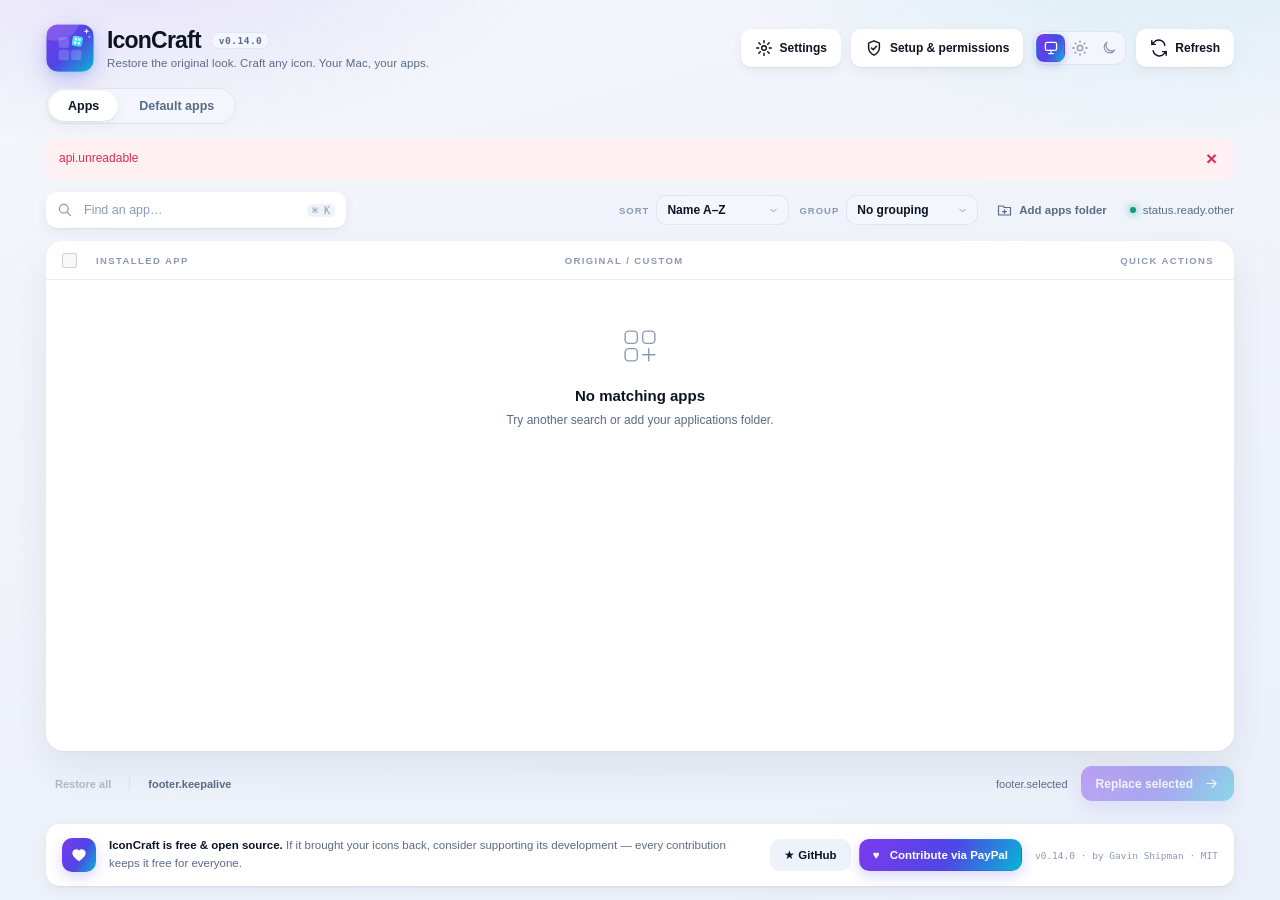
==== internal/server/ui/index.html @ 77b5978c "v0.14.0: Simplified Chinese, Japanese and Korean; edit in one panel Version 0.14.0 (build 24) across" ====
<!doctype html>
<html lang="en" data-theme="system">
<head>
<meta charset="utf-8"><meta name="viewport" content="width=device-width,initial-scale=1"><meta name="color-scheme" content="light dark">
<title>IconCraft</title><link rel="icon" href="logo.svg"><link rel="stylesheet" href="style.css">
</head>
<body>
<div class="bg-glow" aria-hidden="true"></div>
<main class="shell">
 <header class="header">
  <div class="identity"><img class="brand" src="logo.svg" alt="IconCraft logo" data-i18n-alt="header.logoAlt" width="48" height="48"><div><div class="wordmark">IconCraft <span class="version-pill">v<span id="version">0.14.0</span></span></div><div class="tagline" data-i18n="header.tagline">Restore the original look. Craft any icon. Your Mac, your apps.</div></div></div>
  <div class="header-actions"><button id="settings-open" class="scan" title="Startup, visibility, notifications and updates" data-i18n-title="header.settingsTitle"><svg viewBox="0 0 20 20"><circle cx="10" cy="10" r="2.6"/><path d="M10 1.8v2.4m0 11.6v2.4M1.8 10h2.4m11.6 0h2.4M4.2 4.2l1.7 1.7m8.2 8.2 1.7 1.7m0-11.6-1.7 1.7M5.9 14.1l-1.7 1.7"/></svg><span data-i18n="header.settings">Settings</span></button><button id="setup-open" class="scan" title="Review first-run setup and macOS permissions" data-i18n-title="header.setupTitle"><svg viewBox="0 0 20 20"><path d="M10 2 4 4.5v5c0 4 2.5 6.8 6 8.5 3.5-1.7 6-4.5 6-8.5v-5z"/><path d="m7.2 10 2 2 3.6-4"/></svg><span data-i18n="header.setup">Setup &amp; permissions</span></button><div class="themes" role="group" aria-label="Appearance" data-i18n-aria="theme.group"><button data-theme-choice="system" aria-label="System appearance" title="Follow macOS appearance" data-i18n-aria="theme.systemAria" data-i18n-title="theme.systemTitle" aria-pressed="true"><svg viewBox="0 0 20 20"><rect x="3" y="3" width="14" height="10" rx="2"/><path d="M7 17h6m-3-4v4"/></svg></button><button data-theme-choice="light" aria-label="Light appearance" title="Light" data-i18n-aria="theme.lightAria" data-i18n-title="theme.light" aria-pressed="false"><svg viewBox="0 0 20 20"><circle cx="10" cy="10" r="3.3"/><path d="M10 1v2m0 14v2M1 10h2m14 0h2M3.6 3.6L5 5m10 10 1.4 1.4M3.6 16.4 5 15M15 5l1.4-1.4"/></svg></button><button data-theme-choice="dark" aria-label="Dark appearance" title="Dark" data-i18n-aria="theme.darkAria" data-i18n-title="theme.dark" aria-pressed="false"><svg viewBox="0 0 20 20"><path d="M17 12.6A7 7 0 017.4 3a7 7 0 109.6 9.6z"/></svg></button></div><button id="scan" class="scan"><svg viewBox="0 0 20 20"><path d="M16.5 7A7 7 0 004 4L2 6m0-4v4h4M3.5 13A7 7 0 0016 16l2-2m0 4v-4h-4"/></svg><span data-i18n="header.refresh">Refresh</span></button></div>
 </header>
 <nav class="tabs" role="tablist" aria-label="IconCraft sections" data-i18n-aria="tabs.aria"><button id="tab-apps" class="tab" role="tab" aria-selected="true" aria-controls="apps-view" data-i18n="tabs.apps">Apps</button><button id="tab-defaults" class="tab" role="tab" aria-selected="false" aria-controls="defaults-view" data-i18n="tabs.defaults">Default apps</button></nav>
 <div id="notice" role="status" aria-live="polite" hidden><span id="notice-text"></span><button id="notice-action" class="secondary" hidden data-i18n="notice.openAppManagement">Open App Management settings</button><button id="dismiss" aria-label="Dismiss message" data-i18n-aria="notice.dismiss">×</button></div>
 <div id="apps-view">
 <div class="utility"><label class="search"><svg viewBox="0 0 20 20"><circle cx="8.5" cy="8.5" r="5.5"/><path d="m13 13 4 4"/></svg><input id="search" type="search" placeholder="Find an app…" aria-label="Filter installed apps" data-i18n-placeholder="search.placeholder" data-i18n-aria="search.aria" autocomplete="off"><kbd>⌘ K</kbd></label><div class="organize"><label class="ctl"><span data-i18n="organize.sort">Sort</span><select id="sort" aria-label="Sort apps" data-i18n-aria="organize.sortAria"><option value="name-asc" data-i18n="organize.nameAsc">Name A–Z</option><option value="name-desc" data-i18n="organize.nameDesc">Name Z–A</option><option value="status" data-i18n="organize.customisedFirst">Customised first</option></select></label><label class="ctl"><span data-i18n="organize.group">Group</span><select id="group" aria-label="Group apps" data-i18n-aria="organize.groupAria"><option value="none" data-i18n="organize.noGrouping">No grouping</option><option value="status" data-i18n="organize.byStatus">By status</option><option value="location" data-i18n="organize.byFolder">By folder</option></select></label><button id="folder" class="quiet" title="Also manage apps stored outside /Applications — for example ~/Applications, Setapp, or another drive" data-i18n-title="folder.title"><svg viewBox="0 0 20 20"><path d="M2 6V4h6l2 2h8v10H2zM10 9v5m-2.5-2.5h5"/></svg><span data-i18n="folder.add">Add apps folder</span></button></div><div class="live-status"><span id="activity" class="activity"></span><span id="status" role="status" data-i18n="status.opening">Opening your workspace…</span></div></div>
 <section class="list" aria-label="Installed applications" data-i18n-aria="list.aria">
  <div class="column-head"><label class="check-label" title="Select all visible eligible apps" data-i18n-title="list.selectAllTitle"><input id="select-all" type="checkbox" aria-label="Select all visible apps" data-i18n-aria="list.selectAllAria"><span class="sr-only" data-i18n="list.selectAll">Select all</span></label><span data-i18n="list.colInstalled">INSTALLED APP</span><span></span><span data-i18n="list.colTarget">ORIGINAL / CUSTOM</span><span class="head-actions" data-i18n="list.colActions">QUICK ACTIONS</span></div>
  <div id="apps"></div>
  <div id="loading" class="empty"><div class="loader"></div><h2 data-i18n="loading.title">Finding your apps</h2><p data-i18n="loading.text">Every installed app, with its real icon. Original artwork follows in the background.</p></div>
  <div id="empty" class="empty" hidden><svg viewBox="0 0 48 48"><rect x="7" y="7" width="14" height="14" rx="4"/><rect x="27" y="7" width="14" height="14" rx="4"/><rect x="7" y="27" width="14" height="14" rx="4"/><path d="M27 34h14m-7-7v14"/></svg><h2 data-i18n="empty.title">No matching apps</h2><p data-i18n="empty.text">Try another search or add your applications folder.</p></div>
 </section>
 <footer class="footer"><div class="footer-left"><button id="restore-all" class="quiet" disabled data-i18n="footer.restoreAll">Restore all</button><span class="divider"></span><button id="keepalive" class="quiet keepalive" title="Some apps and updaters revert their Finder icon or name when they launch or update. When this is on, a tiny background agent (and IconCraft itself, while open) quietly re-applies your chosen icons and names. It never edits inside an app. Note: while an app is running, macOS shows that app's own Dock/menu name and icon — that's the app's right, and IconCraft doesn't override it." data-i18n-title="footer.keepaliveTitle">Keep skins applied: Off</button></div><div class="footer-right"><span id="selection-count">0 selected</span><button id="replace" class="primary" disabled><span data-i18n="footer.replaceSelected">Replace selected</span><svg viewBox="0 0 20 20"><path d="M4 10h12m-5-5 5 5-5 5"/></svg></button></div></footer>
 </div>
 <section id="defaults-view" hidden aria-label="Default applications" data-i18n-aria="defaults.aria">
  <div class="defaults-head"><div><h2 data-i18n="defaults.title">Default apps</h2><p data-i18n="defaults.intro">macOS scatters these choices across Finder panels and individual app menus. Here they are in one place — changes apply immediately, across the whole system.</p></div><button id="defaults-refresh" class="secondary" data-i18n="defaults.refresh">Refresh</button></div>
  <div id="defaults-list" class="defaults-list"></div>
  <p class="rename-note defaults-note" data-i18n="defaults.note">IconCraft asks LaunchServices, the same macOS service Finder uses. Changing the web browser or email default may bring up a macOS confirmation — that is Apple double-checking you meant it. An app only appears in a list when it has told macOS it can open that kind of thing.</p>
 </section>
 <aside class="support" aria-label="Support IconCraft" data-i18n-aria="support.aria">
  <span class="support-heart" aria-hidden="true"><svg viewBox="0 0 20 20"><path d="M10 17S2.5 12.4 2.5 7.6A4.4 4.4 0 0110 5a4.4 4.4 0 017.5 2.6C17.5 12.4 10 17 10 17z"/></svg></span>
  <p class="support-text"><strong data-i18n="support.lead">IconCraft is free &amp; open source.</strong> <span data-i18n="support.text">If it brought your icons back, consider supporting its development — every contribution keeps it free for everyone.</span></p>
  <div class="support-actions"><button id="support-github" class="support-btn ghost">★ GitHub</button><button id="support-paypal" class="support-btn paypal">♥&nbsp;<span data-i18n="support.paypal">Contribute via PayPal</span></button></div>
  <span class="support-meta">v<span id="version-2">0.14.0</span> · <span data-i18n="support.by">by Gavin Shipman</span> · MIT</span>
 </aside>
</main>
<dialog id="picker" aria-labelledby="picker-title"><div class="dialog-head"><div><h2 id="picker-title" data-i18n="picker.title">Choose an icon</h2><p id="picker-for"></p></div><button class="close" id="picker-close" aria-label="Close icon picker" data-i18n-aria="picker.close">×</button></div><label class="search picker-search"><svg viewBox="0 0 20 20"><circle cx="8.5" cy="8.5" r="5.5"/><path d="m13 13 4 4"/></svg><input id="picker-search" type="search" placeholder="Search installed app icons…" aria-label="Search available app icons" data-i18n-placeholder="picker.searchPlaceholder" data-i18n-aria="picker.searchAria" autocomplete="off"></label><div id="picker-original"></div><div class="picker-caption" data-i18n="picker.caption">ICONS FROM INSTALLED APPS</div><div id="picker-grid" class="icon-grid"></div><div id="picker-error" class="dialog-error" hidden></div><div class="dialog-footer"><span data-i18n="picker.previewOnly">Preview only. Apps are not opened.</span><button id="browse" class="secondary" data-i18n="picker.chooseFile">Choose image file…</button></div></dialog>
<dialog id="rename-dialog" class="edit-dialog" aria-labelledby="rename-title"><div class="dialog-head"><div><h2 id="rename-title" data-i18n="edit.title">Edit app</h2><p id="rename-for"></p></div><button class="close" id="rename-close" aria-label="Close editor" data-i18n-aria="edit.close">×</button></div>
<section class="edit-preview" aria-label="Preview" data-i18n-aria="edit.previewAria"><div class="edit-card"><span class="edit-card-label" data-i18n="edit.now">Now</span><div class="edit-card-body"><span id="edit-now-icon"></span><div><div class="edit-card-name" id="edit-now-name"></div><div class="edit-card-sub" id="edit-now-sub"></div></div></div></div><svg viewBox="0 0 20 20" aria-hidden="true"><path d="M4 10h12m-4-4 4 4-4 4"/></svg><div class="edit-card result"><span class="edit-card-label" data-i18n="edit.after">After saving</span><div class="edit-card-body"><span id="edit-after-icon"></span><div><div class="edit-card-name" id="edit-after-name"></div><div class="edit-card-sub" id="edit-after-sub"></div></div></div></div></section>
<section class="edit-section"><div class="edit-section-head"><label class="field-label" for="name-input" data-i18n="edit.name">Name</label><button id="name-original" class="link" data-i18n="edit.useOriginal">Use original name</button></div><div class="name-field"><input id="name-input" type="text" maxlength="220" autocomplete="off"><span>.app</span></div><p class="edit-hint" data-i18n="edit.nameHint">The name shown in Finder and the Dock. The app itself is not modified.</p></section>
<section class="edit-section"><div class="edit-section-head"><span class="field-label" id="edit-icon-label" data-i18n="edit.icon">Icon</span><button id="edit-change-icon" class="link" data-i18n="edit.changeIcon">Change…</button></div><div class="edit-choice" role="radiogroup" aria-labelledby="edit-icon-label"><label class="edit-radio" id="edit-radio-keep"><input type="radio" name="edit-icon" value="keep" id="edit-icon-keep"><span><span class="edit-radio-title" data-i18n="edit.keepIcon">Keep the current icon</span></span></label><label class="edit-radio" id="edit-radio-apply"><input type="radio" name="edit-icon" value="apply" id="edit-icon-apply"><span><span class="edit-radio-title" id="edit-icon-apply-title"></span><span class="edit-radio-sub" id="edit-icon-apply-sub"></span></span></label></div></section>
<section class="edit-section"><label class="switch-row edit-switch"><span><span class="edit-radio-title" data-i18n="edit.fullSkin">Also change the name and icon inside the app</span><span class="edit-radio-sub" data-i18n="edit.fullSkinText">While an app is running, the Dock and menu bar use what is stored inside it. Turn this on to write your name and icon there too; IconCraft backs up the originals and re-signs the app, and Restore undoes it.</span></span><span class="switch"><input type="checkbox" id="edit-fullskin"><span></span></span></label><p class="edit-hint" id="fullskin-state"></p><p class="edit-hint muted" data-i18n="edit.fullSkinTradeoff">Trade-offs: the developer's signature is replaced, and the app's own updater may undo it (Keep skins applied puts it back). Best for cloned or third-party apps you control.</p></section>
<p class="edit-vault" id="vault-state"></p><div id="rename-error" class="dialog-error" hidden></div><div class="dialog-footer dialog-actions edit-actions"><button id="name-restore" class="quiet" data-i18n="edit.restore">Restore original</button><span class="setup-footer-actions"><button id="rename-cancel" class="quiet" data-i18n="common.cancel">Cancel</button><button id="name-save" class="primary" data-i18n="edit.save">Save changes</button></span></div></dialog>
<dialog id="settings-dialog" aria-labelledby="settings-title"><div class="dialog-head"><div><h2 id="settings-title" data-i18n="settings.title">Settings</h2><p data-i18n="settings.subtitle">How IconCraft starts, where it lives, and how it keeps in touch.</p></div><button class="close" id="settings-close" aria-label="Close settings" data-i18n-aria="settings.close">×</button></div><div class="setup-list">
<div class="setup-row"><div><h3 data-i18n="settings.login">Launch at login</h3><p data-i18n="settings.loginText">Open IconCraft automatically when you log in. Your skins stay applied either way — the background keeper already runs at login.</p></div><div class="setup-side"><label class="switch"><input type="checkbox" id="set-login"><span></span></label></div></div>
<div class="setup-row"><div><h3 data-i18n="settings.menuStart">Start in the menu bar only</h3><p data-i18n="settings.menuStartText">At login, don't pop the window open — IconCraft waits in the menu bar until you click it. Needs the menu bar icon (below).</p></div><div class="setup-side"><label class="switch"><input type="checkbox" id="set-menustart"><span></span></label></div></div>
<div class="setup-row"><div><h3 data-i18n="settings.dock">Show in the Dock</h3><p data-i18n="settings.dockText">Off = menu-bar-only mode: no Dock tile, no ⌘Tab entry. The window still opens normally from the menu bar.</p></div><div class="setup-side"><label class="switch"><input type="checkbox" id="set-dock"><span></span></label></div></div>
<div class="setup-row"><div><h3 data-i18n="settings.menuBar">Show the menu bar icon</h3><p data-i18n="settings.menuBarText">The little IconCraft tile at the top of the screen with Open, keeper and setup controls. At least one of Dock / menu bar always stays on so you can get back in.</p></div><div class="setup-side"><label class="switch"><input type="checkbox" id="set-menubar"><span></span></label></div></div>
<div class="setup-row"><div><h3 data-i18n="settings.notifications">Notifications</h3><p data-i18n="settings.notificationsText">A quiet banner when the keeper re-applies a reverted skin, and (at most every few hours) when a skin needs your attention. macOS may ask you to allow IconCraft notifications in System Settings → Notifications.</p></div><div class="setup-side switch-list"><label class="switch-row"><span data-i18n="settings.notifyRepaired">When a skin is repaired</span><span class="switch"><input type="checkbox" id="set-notify-repaired"><span></span></span></label><label class="switch-row"><span data-i18n="settings.notifyAttention">When a skin needs attention</span><span class="switch"><input type="checkbox" id="set-notify-attention"><span></span></span></label><button id="set-notify-test" class="secondary" data-i18n="settings.sendTest">Send test</button></div></div>
<div class="setup-row"><div><h3 data-i18n="settings.updates">Updates</h3><p id="update-status" data-i18n="settings.updatesText">IconCraft never updates itself — checking just compares your version with the latest GitHub release.</p></div><div class="setup-side switch-list"><label class="switch-row"><span data-i18n="settings.autoUpdate">Check weekly in the background</span><span class="switch"><input type="checkbox" id="set-autoupdate"><span></span></span></label><button id="set-update-check" class="secondary" data-i18n="settings.checkNow">Check now</button></div></div>
<div class="setup-row"><div><h3 data-i18n="settings.maintenance">Maintenance</h3><p data-i18n="settings.maintenanceText">Fix stale Finder/Dock icons, look inside IconCraft's data (backups and history live there), or re-run the permissions review.</p></div><div class="setup-side setup-actions"><button id="set-refresh-cache" class="secondary" data-i18n="settings.refreshCache">Refresh icon cache</button><button id="set-open-data" class="secondary" data-i18n="settings.openData">Open data folder</button><button id="set-open-setup" class="secondary" data-i18n="header.setup">Setup &amp; permissions</button></div></div>
</div><div id="settings-message" class="setup-message" role="status" aria-live="polite" hidden></div><div id="settings-error" class="dialog-error" hidden></div><div class="dialog-footer dialog-actions"><button id="settings-cancel" class="quiet" data-i18n="common.cancel">Cancel</button><button id="settings-save" class="primary" data-i18n="settings.save">Save settings</button></div></dialog>
<dialog id="setup-dialog" aria-labelledby="setup-title"><div class="dialog-head"><div><h2 id="setup-title" data-i18n="setup.title">Finish setup</h2><p id="setup-subtitle" data-i18n="setup.subtitle">Give IconCraft the access it needs, and see exactly what it does not ask for.</p></div><button class="close" id="setup-close" aria-label="Close setup" data-i18n-aria="setup.close">×</button></div><div id="setup-summary" class="setup-summary" data-i18n="setup.loading">Loading permission status…</div><div id="setup-checks" class="setup-list"></div><p class="setup-note" data-i18n-rich="setup.note">IconCraft cannot switch macOS permissions on for you — Apple requires your action in System Settings. Use the buttons here, allow IconCraft where needed, then run the checks again. You can finish setup now and return any time from <strong>Setup &amp; permissions</strong>.</p><div id="setup-message" class="setup-message" role="status" aria-live="polite" hidden></div><div id="setup-error" class="dialog-error" hidden></div><div class="dialog-footer dialog-actions"><button id="setup-later" class="quiet" data-i18n="setup.reviewLater">Review later</button><span class="setup-footer-actions"><button id="setup-check" class="secondary" data-i18n="setup.runChecks">Run checks</button><button id="setup-finish" class="primary" data-i18n="setup.finish">Finish setup</button></span></div></dialog>
<script src="strings.js"></script>
<script src="app.js"></script>
</body></html>
---- internal/server/ui/style.css ----
/* IconCraft 0.13 — quiet glass: hairlines instead of boxes, soft layered
   shadows, colour reserved for brand moments. Violet #7C3AED -> indigo
   #4F46E5 -> cyan #06B6D4 (matches the logo). */
:root{color-scheme:light dark;
 --bg:#F4F6FB;--bg2:#EAEFF9;--surface:#FFFFFF;--surface2:#F3F6FC;--soft:#EEF2FA;--hover:#F0F5FF;
 --text:#0C1424;--muted:#5A6A88;--quiet:#8B99B5;--line:#0D152612;
 --violet:#7C3AED;--indigo:#4F46E5;--cyan:#06B6D4;--accent:#4F46E5;--accent-text:#FFF;
 --grad:linear-gradient(120deg,#7C3AED,#4F46E5 55%,#06B6D4);
 --tint:#EDEBFF;--selected:#F1EFFF;--good:#0C9C82;--danger:#D92D4E;--danger-bg:#FFF0F3;
 --shadow:0 1px 2px #101C400D,0 16px 40px #101C4012;--shadow-sm:0 1px 2px #101C4012,0 4px 14px #101C400D;
 --modal-shadow:0 32px 90px #0B1030A6;
 --ring:#6D6CF5;--track:#DCE3F2;--glow1:#7C3AED1F;--glow2:#06B6D41A}
@media(prefers-color-scheme:dark){:root{
 --bg:#06080F;--bg2:#090D1A;--surface:#0D1322;--surface2:#111A30;--soft:#141F3C;--hover:#17233F;
 --text:#EDF2FF;--muted:#93A3C4;--quiet:#67779E;--line:#EDF2FF14;
 --accent:#8B7CFF;--tint:#1E2650;--selected:#16204A;--good:#3DDCB8;--danger:#FF8CA3;--danger-bg:#351A2E;
 --shadow:0 1px 2px #00000059,0 18px 44px #00000066;--shadow-sm:0 1px 2px #0000004D,0 6px 18px #00000040;
 --modal-shadow:0 32px 90px #000000D9;
 --ring:#9D94FF;--track:#26345F;--glow1:#7C3AED30;--glow2:#06B6D426}}
:root[data-theme=light]{color-scheme:light;--bg:#F4F6FB;--bg2:#EAEFF9;--surface:#FFFFFF;--surface2:#F3F6FC;--soft:#EEF2FA;--hover:#F0F5FF;--text:#0C1424;--muted:#5A6A88;--quiet:#8B99B5;--line:#0D152612;--accent:#4F46E5;--tint:#EDEBFF;--selected:#F1EFFF;--good:#0C9C82;--danger:#D92D4E;--danger-bg:#FFF0F3;--shadow:0 1px 2px #101C400D,0 16px 40px #101C4012;--shadow-sm:0 1px 2px #101C4012,0 4px 14px #101C400D;--modal-shadow:0 32px 90px #0B1030A6;--ring:#6D6CF5;--track:#DCE3F2;--glow1:#7C3AED1F;--glow2:#06B6D41A}
:root[data-theme=dark]{color-scheme:dark;--bg:#06080F;--bg2:#090D1A;--surface:#0D1322;--surface2:#111A30;--soft:#141F3C;--hover:#17233F;--text:#EDF2FF;--muted:#93A3C4;--quiet:#67779E;--line:#EDF2FF14;--accent:#8B7CFF;--tint:#1E2650;--selected:#16204A;--good:#3DDCB8;--danger:#FF8CA3;--danger-bg:#351A2E;--shadow:0 1px 2px #00000059,0 18px 44px #00000066;--shadow-sm:0 1px 2px #0000004D,0 6px 18px #00000040;--modal-shadow:0 32px 90px #000000D9;--ring:#9D94FF;--track:#26345F;--glow1:#7C3AED30;--glow2:#06B6D426}
*{box-sizing:border-box}
body{margin:0;color:var(--text);font-family:-apple-system,BlinkMacSystemFont,"SF Pro Text","Segoe UI",sans-serif;font-size:13px;-webkit-font-smoothing:antialiased;background:linear-gradient(165deg,var(--bg),var(--bg2));min-height:100vh}
.bg-glow{position:fixed;inset:0;pointer-events:none;background:radial-gradient(620px 320px at 10% -80px,var(--glow1),transparent 70%),radial-gradient(620px 320px at 90% -80px,var(--glow2),transparent 70%)}
button,input,select{font:inherit}button{display:inline-flex;align-items:center;justify-content:center;gap:7px;background:transparent;color:var(--text);border:1px solid transparent;border-radius:10px;padding:8px 11px;cursor:pointer;font-size:12px;font-weight:550;white-space:nowrap;transition:background .13s,border-color .13s,filter .13s,transform .06s}
button:hover:not(:disabled){background:var(--hover)}button:active:not(:disabled){transform:translateY(1px)}button:disabled{opacity:.42;cursor:default}
button:focus-visible,input:focus-visible,select:focus-visible{outline:2px solid var(--ring);outline-offset:2px}
button svg,svg{width:18px;height:18px;fill:none;stroke:currentColor;stroke-width:1.6;stroke-linecap:round;stroke-linejoin:round;flex-shrink:0}
input[type=checkbox]{width:15px;height:15px;margin:0;accent-color:var(--indigo);cursor:pointer}
input[type=search],input[type=text]{color:var(--text);min-width:0;outline:0;border:0;background:transparent}
input::placeholder{color:var(--quiet)}input[type=search]::-webkit-search-cancel-button{cursor:pointer}
select{appearance:none;-webkit-appearance:none;color:var(--text);background-color:var(--surface2);background-image:url("data:image/svg+xml,%3Csvg xmlns='http://www.w3.org/2000/svg' viewBox='0 0 20 20'%3E%3Cpath d='M5 7.5 10 12.5 15 7.5' fill='none' stroke='%238B99B5' stroke-width='1.8' stroke-linecap='round'/%3E%3C/svg%3E");background-repeat:no-repeat;background-position:right 9px center;background-size:11px;border:1px solid var(--line);border-radius:10px;padding:7px 26px 7px 10px;font-size:12px;font-weight:550;cursor:pointer;max-width:100%}
select:hover:not(:disabled){border-color:var(--ring)}select:disabled{opacity:.5;cursor:default}
.shell{position:relative;max-width:1240px;margin:0 auto;padding:24px 26px 14px;display:flex;flex-direction:column;height:100vh;min-height:500px;overflow:hidden}
.header{display:flex;align-items:center;justify-content:space-between;gap:16px;margin-bottom:16px}
.identity{display:flex;align-items:center;gap:13px;flex:1 1 0;min-width:240px}.identity>div{min-width:0}
.brand{width:48px;height:48px;border-radius:13px;box-shadow:0 10px 24px #4F46E540,0 2px 6px #06B6D42E}
.wordmark{font-size:23px;letter-spacing:-.8px;font-weight:760;display:flex;align-items:center;gap:10px}
.version-pill{font-family:ui-monospace,"SFMono-Regular",monospace;font-size:9.5px;letter-spacing:.5px;padding:3px 8px;border-radius:99px;font-weight:600;color:var(--muted);background:var(--surface2);box-shadow:inset 0 0 0 1px var(--line)}
.tagline{color:var(--muted);font-size:11.5px;margin-top:3px;letter-spacing:.1px}
.header-actions{display:flex;align-items:center;justify-content:flex-end;gap:10px;flex-wrap:wrap}
.themes{padding:3px;display:flex;background:var(--surface2);border-radius:11px;box-shadow:inset 0 0 0 1px var(--line)}
.themes button{width:29px;height:28px;padding:5px;border-radius:8px;color:var(--quiet)}
.themes button[aria-pressed=true]{color:#FFF;background:var(--grad);box-shadow:0 3px 10px #4F46E545}
.themes svg{width:16px;height:16px}
.scan{background:var(--surface);padding:9px 13px;box-shadow:var(--shadow-sm)}
.scan:hover:not(:disabled){background:var(--surface);color:var(--accent);box-shadow:0 0 0 1.5px var(--ring),var(--shadow-sm)}
.scan.refreshing svg{animation:spin 1.1s linear infinite}
.tabs{display:inline-flex;align-self:flex-start;gap:2px;padding:3px;background:var(--surface2);border-radius:999px;box-shadow:inset 0 0 0 1px var(--line);margin-bottom:14px}
.tab{border-radius:999px;padding:7px 18px;font-size:12.5px;font-weight:600;color:var(--muted)}
.tab:hover:not(:disabled){background:transparent;color:var(--text)}
.tab[aria-selected=true]{background:var(--surface);color:var(--text);box-shadow:var(--shadow-sm)}
#apps-view{flex:1;min-height:0;display:flex;flex-direction:column}
.utility{display:flex;align-items:center;gap:14px;margin-bottom:13px;flex-wrap:wrap}
.search{display:flex;align-items:center;gap:9px;min-width:170px;width:300px;background:var(--surface);padding:8px 11px;border-radius:11px;min-height:36px;box-shadow:var(--shadow-sm)}
.search svg{color:var(--quiet);width:16px;height:16px}.search input{width:100%;font-size:12.5px}
.search:focus-within{box-shadow:0 0 0 2px var(--ring),var(--shadow-sm)}
kbd{flex-shrink:0;font-size:10px;color:var(--quiet);border-radius:5px;padding:1px 5px;white-space:nowrap;background:var(--soft)}
.organize{display:flex;align-items:center;gap:10px;margin-left:auto}
.ctl{display:flex;align-items:center;gap:7px}
.ctl span{font-size:9.5px;font-weight:700;letter-spacing:1px;text-transform:uppercase;color:var(--quiet)}
.ctl select{min-width:132px}
.organize .quiet{font-size:11.5px}
.live-status{display:flex;align-items:center;gap:7px;color:var(--muted);font-size:11.5px;font-variant-numeric:tabular-nums}
.activity,.safe-dot{width:6px;height:6px;border-radius:50%;display:inline-block;background:var(--good);flex-shrink:0;box-shadow:0 0 8px var(--good)}
.activity.updating{animation:pulse 1.4s infinite;background:var(--accent);box-shadow:0 0 8px var(--accent)}
.list{flex:1;min-height:100px;overflow:auto;background:var(--surface);border-radius:18px;box-shadow:var(--shadow)}
.column-head,.app-row{display:grid;grid-template-columns:22px minmax(130px,1fr) 18px minmax(140px,1.1fr) 172px;align-items:center;column-gap:12px;padding:0 16px}
.column-head{height:38px;position:sticky;top:0;z-index:3;background:var(--surface);font-size:9.5px;font-weight:700;color:var(--quiet);letter-spacing:1.4px;text-transform:uppercase;box-shadow:0 1px 0 var(--line)}
.head-actions{text-align:right;padding-right:4px}.check-label{display:flex}
.group-head{padding:9px 16px 8px;background:var(--surface2);box-shadow:0 1px 0 var(--line);font-size:10.5px;font-weight:700;letter-spacing:1.2px;text-transform:uppercase;color:var(--text)}
.app-row{min-height:66px;border-bottom:1px solid var(--line);position:relative;transition:background .12s}
.app-row:last-child{border-bottom:0}.app-row:hover{background:var(--hover)}
.app-row.selected{background:var(--selected);box-shadow:inset 3px 0 var(--indigo)}
.app-cell{display:flex;align-items:center;gap:11px;min-width:0}
.icon-wrap{height:42px;width:42px;border-radius:11px;flex-shrink:0;display:grid;place-items:center;position:relative}
.icon-wrap .icon{width:42px;height:42px;object-fit:contain;display:block;filter:drop-shadow(0 3px 6px #0B103033)}
.icon-wrap .fallback{height:36px;width:36px;color:var(--quiet);padding:7px;border:1.5px dashed var(--line);border-radius:10px}
.icon-wrap.has-image .fallback{display:none}.icon-wrap:not(.has-image) .icon{display:none}
.icon-wrap.dim .icon{opacity:.38;filter:grayscale(.4)}
.icon-wrap.small{height:34px;width:34px}.icon-wrap.small .icon{height:34px;width:34px}
.icon-button{padding:3px;margin:-3px;border-radius:12px;position:relative}
.icon-button:hover:not(:disabled){box-shadow:0 0 0 1.5px var(--ring);background:var(--tint)}
.app-copy{min-width:0}
.app-name,.replacement-name{font-weight:640;letter-spacing:-.1px;font-size:12.5px;overflow:hidden;text-overflow:ellipsis;white-space:nowrap;max-width:100%}
.subtitle,.row-note{font-size:10.5px;color:var(--muted);margin-top:4px;white-space:nowrap;overflow:hidden;text-overflow:ellipsis}
.subtitle.changed,.row-note.success{color:var(--good)}.row-note.error{color:var(--danger)}.row-note.checking{color:var(--accent)}
.orig-line{display:flex;align-items:center;gap:5px;margin-top:3px;font-size:10.5px;color:var(--muted);white-space:nowrap;overflow:hidden}
.orig-line .icon-wrap{height:16px;width:16px;border-radius:4px}.orig-line .icon-wrap .icon{width:16px;height:16px;filter:none}.orig-line .icon-wrap .fallback{height:14px;width:14px;padding:2px;border-radius:4px}
.orig-text{overflow:hidden;text-overflow:ellipsis}
.arrow{color:var(--quiet);width:16px}
.row-actions{display:flex;align-items:center;justify-content:flex-end;gap:2px}
.row-actions .icon-action{width:29px;height:30px;padding:5px;color:var(--muted);border-radius:8px}
.row-actions .icon-action svg{width:15px;height:15px}
.row-actions .icon-action:hover:not(:disabled){color:var(--accent);background:var(--tint)}
.row-actions .set{padding:6px 11px;font-size:11px;background:var(--soft);min-width:66px;color:var(--text);margin-left:5px;height:30px;border-radius:9px}
.row-actions .set:hover:not(:disabled){color:#FFF;background:var(--grad);box-shadow:0 5px 14px #4F46E538}
.row-actions .working svg{animation:spin 1s linear infinite}
.row-error{grid-column:2/-1;font-size:11px;color:var(--danger);padding:0 0 10px;overflow-wrap:anywhere;white-space:pre-wrap;line-height:1.5}
.empty{text-align:center;padding:46px 20px 50px;color:var(--muted)}
.empty>svg{width:42px;height:42px;color:var(--quiet);margin-bottom:8px}
.empty h2{font-size:15px;font-weight:650;color:var(--text);margin:9px 0}.empty p{font-size:12px;margin:0}
.loader{width:24px;height:24px;border:2.5px solid var(--track);border-top-color:var(--indigo);border-radius:50%;margin:0 auto 14px;animation:spin .9s linear infinite}
.footer{display:flex;align-items:center;justify-content:space-between;gap:12px;padding:15px 0 11px;flex-shrink:0}
.footer-left,.footer-right{display:flex;align-items:center;gap:5px}.footer-right{gap:13px}
.footer-left .quiet{font-size:11px}.quiet{color:var(--muted);padding:7px 8px}.quiet svg{width:15px;height:15px}
.divider{height:13px;width:1px;background:var(--line);margin:0 4px}
.keepalive.on{color:var(--good);font-weight:650}
.primary{color:#FFF;background:var(--grad);border:0;box-shadow:0 8px 20px #4F46E53D;padding:10px 15px;font-weight:680;font-size:12px;gap:11px;border-radius:11px}
.primary:hover:not(:disabled){background:var(--grad);filter:brightness(1.08)}
.primary svg{width:15px;height:15px}
.secondary{background:var(--soft)}
.secondary:hover:not(:disabled){background:var(--tint)}
#selection-count{font-size:11px;color:var(--muted);font-variant-numeric:tabular-nums}
/* Default apps */
#defaults-view{flex:1;min-height:100px;overflow:auto;background:var(--surface);border-radius:18px;box-shadow:var(--shadow);padding:22px 24px 18px}
.defaults-head{display:flex;justify-content:space-between;align-items:flex-start;gap:18px;margin-bottom:8px}
.defaults-head h2{font-size:18px;font-weight:700;letter-spacing:-.3px;margin:0}
.defaults-head p{font-size:12px;line-height:1.6;color:var(--muted);margin:6px 0 0;max-width:600px}
.defaults-list{display:flex;flex-direction:column}
.default-row{display:grid;grid-template-columns:minmax(0,1fr) 250px;gap:18px;align-items:center;padding:15px 0;border-bottom:1px solid var(--line)}
.default-row:last-child{border-bottom:0}
.default-side{display:flex;flex-direction:column;gap:6px}
.default-select{width:100%;padding:9px 28px 9px 11px}
.default-current{color:var(--accent);font-weight:600}
.defaults-note{margin-top:16px}
/* Contribution / support bar — bottom of the main page, OSS-style */
.support{flex-shrink:0;display:flex;align-items:center;gap:13px;padding:13px 16px;margin-top:12px;border-radius:14px;background:var(--surface);box-shadow:var(--shadow-sm)}
.support-heart{display:grid;place-items:center;width:34px;height:34px;border-radius:10px;background:var(--grad);color:#FFF;flex-shrink:0;box-shadow:0 5px 14px #4F46E538}
.support-heart svg{width:18px;height:18px;fill:currentColor;stroke:none}
.support-text{flex:1;margin:0;font-size:11.5px;line-height:1.55;color:var(--muted);min-width:0}
.support-text strong{color:var(--text)}
.support-actions{display:flex;gap:8px;flex-shrink:0}
.support-btn{font-size:11.5px;padding:8px 13px;border-radius:10px}
.support-btn.paypal{color:#FFF;background:var(--grad);font-weight:680;box-shadow:0 5px 14px #4F46E538}
.support-btn.paypal:hover:not(:disabled){filter:brightness(1.08)}
.support-btn.ghost{background:var(--soft)}
.support-meta{font-family:ui-monospace,monospace;font-size:9.5px;color:var(--quiet);white-space:nowrap;flex-shrink:0}
#notice{margin:0 0 12px;background:var(--tint);color:var(--text);border-radius:12px;padding:11px 13px;display:flex;align-items:start;gap:12px;font-size:12px;line-height:1.5}
#notice.error{background:var(--danger-bg);color:var(--danger)}
#notice-text{flex:1;white-space:pre-wrap;overflow-wrap:anywhere}#dismiss{padding:0 3px;height:20px;color:inherit;font-size:19px}
dialog{color:var(--text);border:1px solid var(--line);border-radius:20px;background:var(--surface);width:540px;max-width:calc(100vw - 36px);max-height:calc(100vh - 60px);padding:24px;box-shadow:var(--modal-shadow);overflow:auto}
dialog::backdrop{background:#04060FD9;backdrop-filter:blur(6px)}
.dialog-head{display:flex;justify-content:space-between;gap:15px;align-items:start;margin-bottom:18px}
.dialog-head h2{font-size:18px;letter-spacing:-.4px;margin:0;font-weight:680}
.dialog-head p{font-size:11.5px;color:var(--muted);margin:5px 0 0}
.close{font-size:22px;height:26px;width:26px;padding:0;color:var(--muted)}
.picker-search{width:100%;margin-bottom:12px}
.picker-caption,.field-label{display:block;font-size:9.5px;font-weight:700;letter-spacing:1.2px;text-transform:uppercase;color:var(--quiet);margin:14px 0 9px}
.icon-grid{display:grid;grid-template-columns:repeat(5,minmax(0,1fr));gap:8px;max-height:240px;overflow:auto;padding:3px}
.icon-tile{height:80px;display:flex;flex-direction:column;gap:8px;padding:9px 3px;background:var(--soft);min-width:0;font-size:10px;font-weight:520;border-radius:12px}
.icon-tile:hover:not(:disabled){background:var(--tint);box-shadow:0 0 0 1.5px var(--ring)}
.icon-tile>span:last-child{width:100%;overflow:hidden;text-overflow:ellipsis;white-space:nowrap;text-align:center}
.original-tile{display:flex;justify-content:start;text-align:left;width:100%;padding:9px 12px;gap:12px;background:var(--soft);border-radius:12px}
.original-tile>span:last-child{display:flex;flex-direction:column;gap:3px}
.original-tile small{color:var(--muted);font-size:10px;font-weight:400}
.dialog-footer{display:flex;justify-content:space-between;align-items:center;gap:12px;border-top:1px solid var(--line);padding-top:15px;margin-top:16px}
.dialog-footer>span{font-size:10px;color:var(--muted)}
/* Action footers stay in view while a long dialog scrolls (CJK prose makes
   the rename and setup dialogs taller than the default window). */
.dialog-actions{position:sticky;bottom:-24px;z-index:2;background:var(--surface);margin:16px -24px -24px;padding:15px 24px 24px}
/* Edit app dialog: preview → name → icon → full skin, one Save. */
#rename-dialog{width:520px}
.edit-preview{display:grid;grid-template-columns:minmax(0,1fr) 18px minmax(0,1fr);gap:10px;align-items:stretch;margin-bottom:6px}
.edit-preview>svg{align-self:center;color:var(--quiet);width:18px;height:18px}
.edit-card{background:var(--surface2);border-radius:14px;padding:10px 12px 11px;min-width:0;box-shadow:inset 0 0 0 1px var(--line)}
.edit-card.result{background:var(--tint);box-shadow:inset 0 0 0 1px #6D6CF533}
.edit-card-label{display:block;font-size:9.5px;font-weight:700;letter-spacing:1px;text-transform:uppercase;color:var(--quiet);margin-bottom:8px}
.edit-card-body{display:flex;align-items:center;gap:11px;min-width:0}
.edit-card-body>div{min-width:0;flex:1}
.edit-card-name{font-weight:650;font-size:13px;letter-spacing:-.1px;white-space:nowrap;overflow:hidden;text-overflow:ellipsis}
.edit-card-sub{font-size:10.5px;color:var(--muted);margin-top:3px;line-height:1.4;overflow:hidden;text-overflow:ellipsis;display:-webkit-box;-webkit-line-clamp:2;-webkit-box-orient:vertical}
.edit-card.result .edit-card-sub{color:var(--accent)}
.edit-section{padding:15px 0 14px;border-top:1px solid var(--line)}
.edit-section:first-of-type{border-top:0}
.edit-section-head{display:flex;justify-content:space-between;align-items:baseline;gap:10px;margin-bottom:9px}
.edit-section-head .field-label{margin:0}
.link{padding:3px 6px;color:var(--accent);font-size:11.5px;font-weight:600;border-radius:7px;white-space:normal;text-align:right}
.link:hover:not(:disabled){background:var(--tint)}
.edit-hint{font-size:11px;line-height:1.55;color:var(--muted);margin:9px 0 0}
.edit-hint.muted{color:var(--quiet)}
.edit-choice{display:flex;flex-direction:column;gap:6px}
.edit-radio{display:flex;align-items:flex-start;gap:10px;padding:9px 11px;border-radius:11px;background:var(--soft);cursor:pointer;box-shadow:inset 0 0 0 1px transparent;transition:background .13s,box-shadow .13s}
.edit-radio.selected{background:var(--tint);box-shadow:inset 0 0 0 1.5px var(--ring)}
.edit-radio:has(input:disabled){opacity:.55;cursor:default}
.edit-radio input{margin:2px 0 0;width:14px;height:14px;accent-color:var(--indigo);flex:none}
.edit-radio>span{display:flex;flex-direction:column;gap:2px;min-width:0}
.edit-radio-title{font-size:12px;font-weight:600;color:var(--text);line-height:1.35}
.edit-radio-sub{font-size:10.5px;color:var(--muted);line-height:1.45}
.edit-switch.switch-row{justify-content:space-between;text-align:left;gap:14px;align-items:flex-start;max-width:none;color:var(--text)}
.edit-switch.switch-row>span:first-child{display:flex;flex-direction:column;gap:4px;min-width:0;flex:1;line-height:1.4}
.edit-switch .switch{margin-top:1px}
.edit-dialog .dialog-error{scroll-margin-bottom:96px}
.edit-vault{font-size:10.5px;color:var(--quiet);line-height:1.5;margin:12px 0 0;padding-top:12px;border-top:1px solid var(--line)}
.edit-actions{justify-content:space-between}
.edit-actions>.quiet{font-size:11.5px;color:var(--danger);padding-left:4px}
.primary.armed{background:linear-gradient(120deg,#D92D4E,#B91C3C);box-shadow:0 8px 20px #D92D4E3D;white-space:normal;text-align:center;line-height:1.3}.rename-presets{display:flex;align-items:center;gap:6px;margin-bottom:18px}
.name-field{display:flex;align-items:center;padding:11px 12px;gap:10px;background:var(--soft);border-radius:11px}
.name-field:focus-within{box-shadow:0 0 0 2px var(--ring)}
.name-field input{flex:1;width:100%;font-size:14px}.name-field span{color:var(--quiet);font-size:12px}
.rename-note{font-size:11px;line-height:1.65;color:var(--muted);margin:10px 0 0}
.dialog-error{background:var(--danger-bg);color:var(--danger);padding:10px 12px;border-radius:9px;font-size:11px;line-height:1.5;margin-top:12px}
#setup-dialog{width:700px}
.setup-summary{border-radius:12px;background:var(--tint);padding:11px 13px;font-size:12px;line-height:1.55;margin-bottom:5px}
.setup-summary strong{font-weight:700}
.setup-list{display:flex;flex-direction:column}
.setup-row{display:grid;grid-template-columns:minmax(0,1fr) minmax(168px,auto);gap:18px;padding:15px 0;border-bottom:1px solid var(--line)}
.setup-row:last-child{border-bottom:0}
.setup-row h3{font-size:13px;line-height:1.35;margin:0 0 6px;font-weight:680}
.setup-row p{font-size:11.5px;line-height:1.6;color:var(--muted);margin:0}
.setup-meta{font-size:10.5px!important;margin-top:7px!important;color:var(--quiet)!important}
.setup-side{display:flex;flex-direction:column;align-items:flex-end;gap:9px}
.switch{position:relative;display:inline-block;width:40px;height:23px;flex:none;cursor:pointer}
.switch input{position:absolute;opacity:0;inset:0;cursor:pointer}
.switch span{position:absolute;inset:0;border-radius:999px;background:var(--track);transition:background .15s}
.switch span::after{content:"";position:absolute;top:2.5px;left:3px;width:18px;height:18px;border-radius:50%;background:#fff;box-shadow:0 1px 3px rgba(0,0,0,.3);transition:left .15s}
.switch input:checked+span{background:linear-gradient(135deg,#7C3AED,#4F46E5 55%,#06B6D4)}
.switch input:checked+span::after{left:19px}
.switch input:focus-visible+span{outline:2px solid #4F46E5;outline-offset:2px}
.status-pill{display:inline-flex;align-items:center;gap:6px;background:var(--soft);border-radius:999px;padding:5px 9px;font-size:10px;font-weight:700;letter-spacing:.15px;white-space:nowrap}
.status-pill::before{content:"";width:7px;height:7px;border-radius:50%;background:var(--quiet);flex-shrink:0}
.status-pill.ready{color:var(--good)}.status-pill.ready::before{background:var(--good);box-shadow:0 0 7px var(--good)}
.status-pill.blocked{color:var(--danger);background:var(--danger-bg)}.status-pill.blocked::before{background:var(--danger)}
.status-pill.unknown{color:var(--accent)}.status-pill.unknown::before{background:var(--accent)}
.status-pill.off{color:var(--muted)}.status-pill.not-required{color:var(--muted)}
.setup-actions{display:flex;gap:6px;flex-wrap:wrap;justify-content:flex-end}
.setup-actions button{font-size:11px;padding:7px 9px}
/* Each toggle carries its own visible label; the button sits beneath. */
.switch-list{align-items:flex-end;gap:8px}
.switch-row{display:flex;align-items:center;justify-content:flex-end;gap:10px;font-size:11px;color:var(--muted);cursor:pointer;text-align:right;max-width:100%}
.switch-row>span:first-child{min-width:0;line-height:1.35}
.switch-list button{font-size:11px;padding:7px 9px;margin-top:2px}
.setup-note{font-size:11px;line-height:1.6;color:var(--muted);margin:15px 0 0}
.setup-message{background:var(--tint);border-radius:9px;padding:10px 12px;font-size:11px;line-height:1.5;margin-top:12px}
.setup-footer-actions{display:flex;gap:8px;align-items:center}
.sr-only{position:absolute;width:1px;height:1px;overflow:hidden;clip:rect(0,0,0,0)}[hidden]{display:none!important}
/* CJK locales: wide letter-spacing and small caps are Latin devices; the
   system font already falls back to PingFang / Hiragino / Apple SD Gothic.
   Korean keeps words whole when wrapping; long runs may still break anywhere. */
:root:lang(ja) .column-head,:root:lang(zh) .column-head,:root:lang(ko) .column-head,:root:lang(ja) .group-head,:root:lang(zh) .group-head,:root:lang(ko) .group-head,:root:lang(ja) .picker-caption,:root:lang(zh) .picker-caption,:root:lang(ko) .picker-caption,:root:lang(ja) .field-label,:root:lang(zh) .field-label,:root:lang(ko) .field-label,:root:lang(ja) .ctl span,:root:lang(zh) .ctl span,:root:lang(ko) .ctl span{letter-spacing:.2px;font-size:10.5px}
:root:lang(ja) .status-pill,:root:lang(zh) .status-pill,:root:lang(ko) .status-pill{letter-spacing:0;white-space:normal;text-align:right}
:root:lang(ja) .edit-card-label,:root:lang(zh) .edit-card-label,:root:lang(ko) .edit-card-label{letter-spacing:.2px;font-size:10.5px}
:root:lang(ko) p,:root:lang(ko) .setup-summary,:root:lang(ko) #notice-text,:root:lang(ko) .row-error{word-break:keep-all;overflow-wrap:anywhere}
:root:lang(ja) .setup-row p,:root:lang(zh) .setup-row p,:root:lang(ja) .rename-note,:root:lang(zh) .rename-note{line-height:1.75}
@keyframes spin{to{transform:rotate(360deg)}}@keyframes pulse{50%{opacity:.35}}
@media(max-width:820px){.shell{padding:18px 16px 10px}.column-head,.app-row{padding-left:12px;padding-right:12px;column-gap:8px;grid-template-columns:18px minmax(115px,1fr) 12px minmax(120px,1fr) 158px}.app-cell{gap:8px}.icon-wrap,.icon-wrap .icon{width:34px;height:34px}.app-name,.replacement-name{font-size:12px}.search{width:250px}.header{margin-bottom:14px}.support-meta{display:none}.support-text{font-size:11px}.organize{margin-left:0}}
@media(max-width:650px){.column-head,.app-row{grid-template-columns:18px minmax(90px,1fr) 10px minmax(100px,1fr) 110px}.row-actions .set{margin:0}.wordmark{font-size:20px}kbd{display:none}.search{width:205px}.support{flex-wrap:wrap}.support-text{flex-basis:calc(100% - 47px)}.setup-row,.default-row{grid-template-columns:1fr;gap:10px}.setup-side{align-items:flex-start}.setup-actions{justify-content:flex-start}.setup-footer-actions{flex-wrap:wrap;justify-content:flex-end}.edit-preview{grid-template-columns:1fr}.edit-preview>svg{transform:rotate(90deg);justify-self:center}.edit-actions{flex-wrap:wrap}}
@media(prefers-reduced-motion:reduce){*{animation:none!important;transition:none!important}}
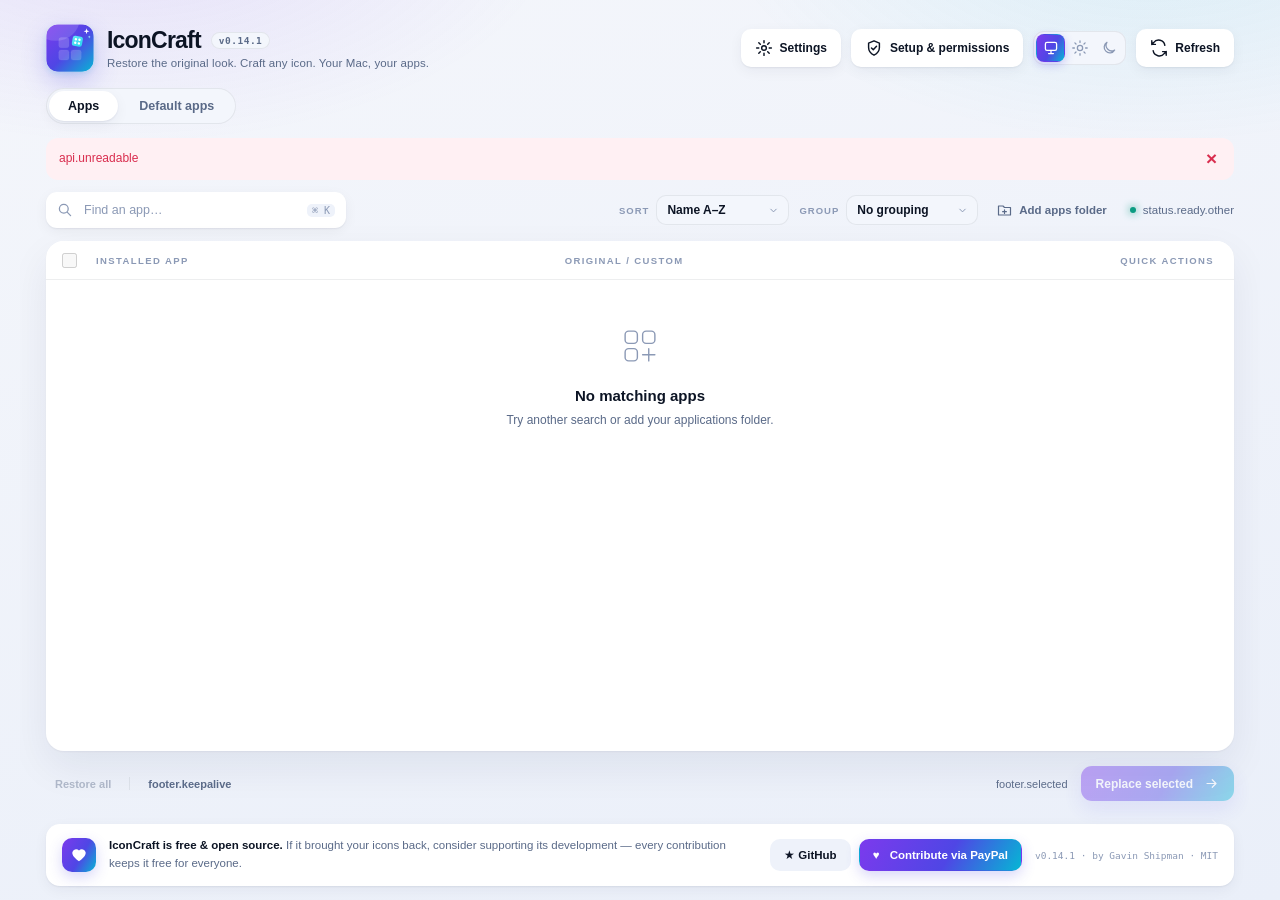
==== commit 1cba97b6: "Release 0.14.1 and stop calling every write failure App Management. EPERM still reports App Manageme" ====
--- a/internal/server/ui/index.html
+++ b/internal/server/ui/index.html
@@ -8,7 +8,7 @@
 <div class="bg-glow" aria-hidden="true"></div>
 <main class="shell">
  <header class="header">
-  <div class="identity"><img class="brand" src="logo.svg" alt="IconCraft logo" data-i18n-alt="header.logoAlt" width="48" height="48"><div><div class="wordmark">IconCraft <span class="version-pill">v<span id="version">0.14.0</span></span></div><div class="tagline" data-i18n="header.tagline">Restore the original look. Craft any icon. Your Mac, your apps.</div></div></div>
+  <div class="identity"><img class="brand" src="logo.svg" alt="IconCraft logo" data-i18n-alt="header.logoAlt" width="48" height="48"><div><div class="wordmark">IconCraft <span class="version-pill">v<span id="version">0.14.1</span></span></div><div class="tagline" data-i18n="header.tagline">Restore the original look. Craft any icon. Your Mac, your apps.</div></div></div>
   <div class="header-actions"><button id="settings-open" class="scan" title="Startup, visibility, notifications and updates" data-i18n-title="header.settingsTitle"><svg viewBox="0 0 20 20"><circle cx="10" cy="10" r="2.6"/><path d="M10 1.8v2.4m0 11.6v2.4M1.8 10h2.4m11.6 0h2.4M4.2 4.2l1.7 1.7m8.2 8.2 1.7 1.7m0-11.6-1.7 1.7M5.9 14.1l-1.7 1.7"/></svg><span data-i18n="header.settings">Settings</span></button><button id="setup-open" class="scan" title="Review first-run setup and macOS permissions" data-i18n-title="header.setupTitle"><svg viewBox="0 0 20 20"><path d="M10 2 4 4.5v5c0 4 2.5 6.8 6 8.5 3.5-1.7 6-4.5 6-8.5v-5z"/><path d="m7.2 10 2 2 3.6-4"/></svg><span data-i18n="header.setup">Setup &amp; permissions</span></button><div class="themes" role="group" aria-label="Appearance" data-i18n-aria="theme.group"><button data-theme-choice="system" aria-label="System appearance" title="Follow macOS appearance" data-i18n-aria="theme.systemAria" data-i18n-title="theme.systemTitle" aria-pressed="true"><svg viewBox="0 0 20 20"><rect x="3" y="3" width="14" height="10" rx="2"/><path d="M7 17h6m-3-4v4"/></svg></button><button data-theme-choice="light" aria-label="Light appearance" title="Light" data-i18n-aria="theme.lightAria" data-i18n-title="theme.light" aria-pressed="false"><svg viewBox="0 0 20 20"><circle cx="10" cy="10" r="3.3"/><path d="M10 1v2m0 14v2M1 10h2m14 0h2M3.6 3.6L5 5m10 10 1.4 1.4M3.6 16.4 5 15M15 5l1.4-1.4"/></svg></button><button data-theme-choice="dark" aria-label="Dark appearance" title="Dark" data-i18n-aria="theme.darkAria" data-i18n-title="theme.dark" aria-pressed="false"><svg viewBox="0 0 20 20"><path d="M17 12.6A7 7 0 017.4 3a7 7 0 109.6 9.6z"/></svg></button></div><button id="scan" class="scan"><svg viewBox="0 0 20 20"><path d="M16.5 7A7 7 0 004 4L2 6m0-4v4h4M3.5 13A7 7 0 0016 16l2-2m0 4v-4h-4"/></svg><span data-i18n="header.refresh">Refresh</span></button></div>
  </header>
  <nav class="tabs" role="tablist" aria-label="IconCraft sections" data-i18n-aria="tabs.aria"><button id="tab-apps" class="tab" role="tab" aria-selected="true" aria-controls="apps-view" data-i18n="tabs.apps">Apps</button><button id="tab-defaults" class="tab" role="tab" aria-selected="false" aria-controls="defaults-view" data-i18n="tabs.defaults">Default apps</button></nav>
@@ -32,7 +32,7 @@
   <span class="support-heart" aria-hidden="true"><svg viewBox="0 0 20 20"><path d="M10 17S2.5 12.4 2.5 7.6A4.4 4.4 0 0110 5a4.4 4.4 0 017.5 2.6C17.5 12.4 10 17 10 17z"/></svg></span>
   <p class="support-text"><strong data-i18n="support.lead">IconCraft is free &amp; open source.</strong> <span data-i18n="support.text">If it brought your icons back, consider supporting its development — every contribution keeps it free for everyone.</span></p>
   <div class="support-actions"><button id="support-github" class="support-btn ghost">★ GitHub</button><button id="support-paypal" class="support-btn paypal">♥&nbsp;<span data-i18n="support.paypal">Contribute via PayPal</span></button></div>
-  <span class="support-meta">v<span id="version-2">0.14.0</span> · <span data-i18n="support.by">by Gavin Shipman</span> · MIT</span>
+  <span class="support-meta">v<span id="version-2">0.14.1</span> · <span data-i18n="support.by">by Gavin Shipman</span> · MIT</span>
  </aside>
 </main>
 <dialog id="picker" aria-labelledby="picker-title"><div class="dialog-head"><div><h2 id="picker-title" data-i18n="picker.title">Choose an icon</h2><p id="picker-for"></p></div><button class="close" id="picker-close" aria-label="Close icon picker" data-i18n-aria="picker.close">×</button></div><label class="search picker-search"><svg viewBox="0 0 20 20"><circle cx="8.5" cy="8.5" r="5.5"/><path d="m13 13 4 4"/></svg><input id="picker-search" type="search" placeholder="Search installed app icons…" aria-label="Search available app icons" data-i18n-placeholder="picker.searchPlaceholder" data-i18n-aria="picker.searchAria" autocomplete="off"></label><div id="picker-original"></div><div class="picker-caption" data-i18n="picker.caption">ICONS FROM INSTALLED APPS</div><div id="picker-grid" class="icon-grid"></div><div id="picker-error" class="dialog-error" hidden></div><div class="dialog-footer"><span data-i18n="picker.previewOnly">Preview only. Apps are not opened.</span><button id="browse" class="secondary" data-i18n="picker.chooseFile">Choose image file…</button></div></dialog>
--- a/internal/server/ui/style.css
+++ b/internal/server/ui/style.css
@@ -222,6 +222,7 @@
 .status-pill.ready{color:var(--good)}.status-pill.ready::before{background:var(--good);box-shadow:0 0 7px var(--good)}
 .status-pill.blocked{color:var(--danger);background:var(--danger-bg)}.status-pill.blocked::before{background:var(--danger)}
 .status-pill.unknown{color:var(--accent)}.status-pill.unknown::before{background:var(--accent)}
+.status-pill.unavailable{color:var(--muted)}.status-pill.unavailable::before{background:var(--muted)}
 .status-pill.off{color:var(--muted)}.status-pill.not-required{color:var(--muted)}
 .setup-actions{display:flex;gap:6px;flex-wrap:wrap;justify-content:flex-end}
 .setup-actions button{font-size:11px;padding:7px 9px}
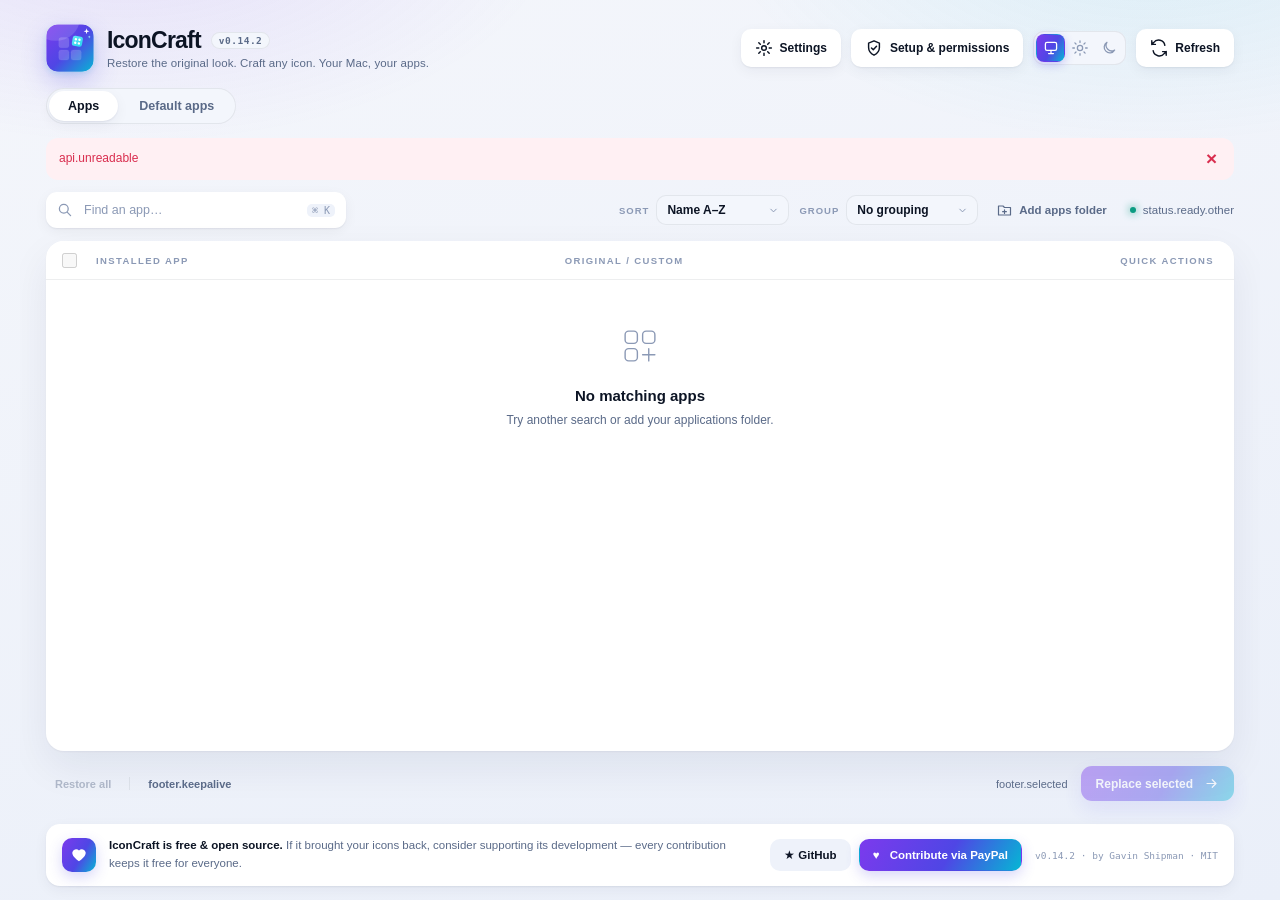
==== commit 635912c3: "Release 0.14.2. Bump the version and bundle to 0.14.2 / 30, move the launcher-identity notes into th" ====
--- a/internal/server/ui/index.html
+++ b/internal/server/ui/index.html
@@ -8,11 +8,12 @@
 <div class="bg-glow" aria-hidden="true"></div>
 <main class="shell">
  <header class="header">
-  <div class="identity"><img class="brand" src="logo.svg" alt="IconCraft logo" data-i18n-alt="header.logoAlt" width="48" height="48"><div><div class="wordmark">IconCraft <span class="version-pill">v<span id="version">0.14.1</span></span></div><div class="tagline" data-i18n="header.tagline">Restore the original look. Craft any icon. Your Mac, your apps.</div></div></div>
+  <div class="identity"><img class="brand" src="logo.svg" alt="IconCraft logo" data-i18n-alt="header.logoAlt" width="48" height="48"><div><div class="wordmark">IconCraft <span class="version-pill">v<span id="version">0.14.2</span></span></div><div class="tagline" data-i18n="header.tagline">Restore the original look. Craft any icon. Your Mac, your apps.</div></div></div>
   <div class="header-actions"><button id="settings-open" class="scan" title="Startup, visibility, notifications and updates" data-i18n-title="header.settingsTitle"><svg viewBox="0 0 20 20"><circle cx="10" cy="10" r="2.6"/><path d="M10 1.8v2.4m0 11.6v2.4M1.8 10h2.4m11.6 0h2.4M4.2 4.2l1.7 1.7m8.2 8.2 1.7 1.7m0-11.6-1.7 1.7M5.9 14.1l-1.7 1.7"/></svg><span data-i18n="header.settings">Settings</span></button><button id="setup-open" class="scan" title="Review first-run setup and macOS permissions" data-i18n-title="header.setupTitle"><svg viewBox="0 0 20 20"><path d="M10 2 4 4.5v5c0 4 2.5 6.8 6 8.5 3.5-1.7 6-4.5 6-8.5v-5z"/><path d="m7.2 10 2 2 3.6-4"/></svg><span data-i18n="header.setup">Setup &amp; permissions</span></button><div class="themes" role="group" aria-label="Appearance" data-i18n-aria="theme.group"><button data-theme-choice="system" aria-label="System appearance" title="Follow macOS appearance" data-i18n-aria="theme.systemAria" data-i18n-title="theme.systemTitle" aria-pressed="true"><svg viewBox="0 0 20 20"><rect x="3" y="3" width="14" height="10" rx="2"/><path d="M7 17h6m-3-4v4"/></svg></button><button data-theme-choice="light" aria-label="Light appearance" title="Light" data-i18n-aria="theme.lightAria" data-i18n-title="theme.light" aria-pressed="false"><svg viewBox="0 0 20 20"><circle cx="10" cy="10" r="3.3"/><path d="M10 1v2m0 14v2M1 10h2m14 0h2M3.6 3.6L5 5m10 10 1.4 1.4M3.6 16.4 5 15M15 5l1.4-1.4"/></svg></button><button data-theme-choice="dark" aria-label="Dark appearance" title="Dark" data-i18n-aria="theme.darkAria" data-i18n-title="theme.dark" aria-pressed="false"><svg viewBox="0 0 20 20"><path d="M17 12.6A7 7 0 017.4 3a7 7 0 109.6 9.6z"/></svg></button></div><button id="scan" class="scan"><svg viewBox="0 0 20 20"><path d="M16.5 7A7 7 0 004 4L2 6m0-4v4h4M3.5 13A7 7 0 0016 16l2-2m0 4v-4h-4"/></svg><span data-i18n="header.refresh">Refresh</span></button></div>
  </header>
  <nav class="tabs" role="tablist" aria-label="IconCraft sections" data-i18n-aria="tabs.aria"><button id="tab-apps" class="tab" role="tab" aria-selected="true" aria-controls="apps-view" data-i18n="tabs.apps">Apps</button><button id="tab-defaults" class="tab" role="tab" aria-selected="false" aria-controls="defaults-view" data-i18n="tabs.defaults">Default apps</button></nav>
  <div id="notice" role="status" aria-live="polite" hidden><span id="notice-text"></span><button id="notice-action" class="secondary" hidden data-i18n="notice.openAppManagement">Open App Management settings</button><button id="dismiss" aria-label="Dismiss message" data-i18n-aria="notice.dismiss">×</button></div>
+ <div id="pause-banner" class="pause-banner" role="status" hidden><span data-i18n="pause.banner">Paused for updates: original names and icons restored</span></div>
  <div id="apps-view">
  <div class="utility"><label class="search"><svg viewBox="0 0 20 20"><circle cx="8.5" cy="8.5" r="5.5"/><path d="m13 13 4 4"/></svg><input id="search" type="search" placeholder="Find an app…" aria-label="Filter installed apps" data-i18n-placeholder="search.placeholder" data-i18n-aria="search.aria" autocomplete="off"><kbd>⌘ K</kbd></label><div class="organize"><label class="ctl"><span data-i18n="organize.sort">Sort</span><select id="sort" aria-label="Sort apps" data-i18n-aria="organize.sortAria"><option value="name-asc" data-i18n="organize.nameAsc">Name A–Z</option><option value="name-desc" data-i18n="organize.nameDesc">Name Z–A</option><option value="status" data-i18n="organize.customisedFirst">Customised first</option></select></label><label class="ctl"><span data-i18n="organize.group">Group</span><select id="group" aria-label="Group apps" data-i18n-aria="organize.groupAria"><option value="none" data-i18n="organize.noGrouping">No grouping</option><option value="status" data-i18n="organize.byStatus">By status</option><option value="location" data-i18n="organize.byFolder">By folder</option></select></label><button id="folder" class="quiet" title="Also manage apps stored outside /Applications — for example ~/Applications, Setapp, or another drive" data-i18n-title="folder.title"><svg viewBox="0 0 20 20"><path d="M2 6V4h6l2 2h8v10H2zM10 9v5m-2.5-2.5h5"/></svg><span data-i18n="folder.add">Add apps folder</span></button></div><div class="live-status"><span id="activity" class="activity"></span><span id="status" role="status" data-i18n="status.opening">Opening your workspace…</span></div></div>
  <section class="list" aria-label="Installed applications" data-i18n-aria="list.aria">
@@ -21,7 +22,7 @@
   <div id="loading" class="empty"><div class="loader"></div><h2 data-i18n="loading.title">Finding your apps</h2><p data-i18n="loading.text">Every installed app, with its real icon. Original artwork follows in the background.</p></div>
   <div id="empty" class="empty" hidden><svg viewBox="0 0 48 48"><rect x="7" y="7" width="14" height="14" rx="4"/><rect x="27" y="7" width="14" height="14" rx="4"/><rect x="7" y="27" width="14" height="14" rx="4"/><path d="M27 34h14m-7-7v14"/></svg><h2 data-i18n="empty.title">No matching apps</h2><p data-i18n="empty.text">Try another search or add your applications folder.</p></div>
  </section>
- <footer class="footer"><div class="footer-left"><button id="restore-all" class="quiet" disabled data-i18n="footer.restoreAll">Restore all</button><span class="divider"></span><button id="keepalive" class="quiet keepalive" title="Some apps and updaters revert their Finder icon or name when they launch or update. When this is on, a tiny background agent (and IconCraft itself, while open) quietly re-applies your chosen icons and names. It never edits inside an app. Note: while an app is running, macOS shows that app's own Dock/menu name and icon — that's the app's right, and IconCraft doesn't override it." data-i18n-title="footer.keepaliveTitle">Keep skins applied: Off</button></div><div class="footer-right"><span id="selection-count">0 selected</span><button id="replace" class="primary" disabled><span data-i18n="footer.replaceSelected">Replace selected</span><svg viewBox="0 0 20 20"><path d="M4 10h12m-5-5 5 5-5 5"/></svg></button></div></footer>
+ <footer class="footer"><div class="footer-left"><button id="restore-all" class="quiet" disabled data-i18n="footer.restoreAll">Restore all</button><span class="divider"></span><button id="keepalive" class="quiet keepalive" title="When an update replaces an app, IconCraft puts your Finder icon back. In Icon only mode it keeps the name it shows and does not rename the .app folder. In Full rename mode it also puts the custom folder name back. Pause for updates stops that while a launcher updates the app. While an app is running, macOS shows that app's own Dock and menu-bar icon and name." data-i18n-title="footer.keepaliveTitle">Keep skins applied: Off</button></div><div class="footer-right"><span id="selection-count">0 selected</span><button id="replace" class="primary" disabled><span data-i18n="footer.replaceSelected">Replace selected</span><svg viewBox="0 0 20 20"><path d="M4 10h12m-5-5 5 5-5 5"/></svg></button></div></footer>
  </div>
  <section id="defaults-view" hidden aria-label="Default applications" data-i18n-aria="defaults.aria">
   <div class="defaults-head"><div><h2 data-i18n="defaults.title">Default apps</h2><p data-i18n="defaults.intro">macOS scatters these choices across Finder panels and individual app menus. Here they are in one place — changes apply immediately, across the whole system.</p></div><button id="defaults-refresh" class="secondary" data-i18n="defaults.refresh">Refresh</button></div>
@@ -32,24 +33,28 @@
   <span class="support-heart" aria-hidden="true"><svg viewBox="0 0 20 20"><path d="M10 17S2.5 12.4 2.5 7.6A4.4 4.4 0 0110 5a4.4 4.4 0 017.5 2.6C17.5 12.4 10 17 10 17z"/></svg></span>
   <p class="support-text"><strong data-i18n="support.lead">IconCraft is free &amp; open source.</strong> <span data-i18n="support.text">If it brought your icons back, consider supporting its development — every contribution keeps it free for everyone.</span></p>
   <div class="support-actions"><button id="support-github" class="support-btn ghost">★ GitHub</button><button id="support-paypal" class="support-btn paypal">♥&nbsp;<span data-i18n="support.paypal">Contribute via PayPal</span></button></div>
-  <span class="support-meta">v<span id="version-2">0.14.1</span> · <span data-i18n="support.by">by Gavin Shipman</span> · MIT</span>
+  <span class="support-meta">v<span id="version-2">0.14.2</span> · <span data-i18n="support.by">by Gavin Shipman</span> · MIT</span>
  </aside>
 </main>
 <dialog id="picker" aria-labelledby="picker-title"><div class="dialog-head"><div><h2 id="picker-title" data-i18n="picker.title">Choose an icon</h2><p id="picker-for"></p></div><button class="close" id="picker-close" aria-label="Close icon picker" data-i18n-aria="picker.close">×</button></div><label class="search picker-search"><svg viewBox="0 0 20 20"><circle cx="8.5" cy="8.5" r="5.5"/><path d="m13 13 4 4"/></svg><input id="picker-search" type="search" placeholder="Search installed app icons…" aria-label="Search available app icons" data-i18n-placeholder="picker.searchPlaceholder" data-i18n-aria="picker.searchAria" autocomplete="off"></label><div id="picker-original"></div><div class="picker-caption" data-i18n="picker.caption">ICONS FROM INSTALLED APPS</div><div id="picker-grid" class="icon-grid"></div><div id="picker-error" class="dialog-error" hidden></div><div class="dialog-footer"><span data-i18n="picker.previewOnly">Preview only. Apps are not opened.</span><button id="browse" class="secondary" data-i18n="picker.chooseFile">Choose image file…</button></div></dialog>
 <dialog id="rename-dialog" class="edit-dialog" aria-labelledby="rename-title"><div class="dialog-head"><div><h2 id="rename-title" data-i18n="edit.title">Edit app</h2><p id="rename-for"></p></div><button class="close" id="rename-close" aria-label="Close editor" data-i18n-aria="edit.close">×</button></div>
 <section class="edit-preview" aria-label="Preview" data-i18n-aria="edit.previewAria"><div class="edit-card"><span class="edit-card-label" data-i18n="edit.now">Now</span><div class="edit-card-body"><span id="edit-now-icon"></span><div><div class="edit-card-name" id="edit-now-name"></div><div class="edit-card-sub" id="edit-now-sub"></div></div></div></div><svg viewBox="0 0 20 20" aria-hidden="true"><path d="M4 10h12m-4-4 4 4-4 4"/></svg><div class="edit-card result"><span class="edit-card-label" data-i18n="edit.after">After saving</span><div class="edit-card-body"><span id="edit-after-icon"></span><div><div class="edit-card-name" id="edit-after-name"></div><div class="edit-card-sub" id="edit-after-sub"></div></div></div></div></section>
-<section class="edit-section"><div class="edit-section-head"><label class="field-label" for="name-input" data-i18n="edit.name">Name</label><button id="name-original" class="link" data-i18n="edit.useOriginal">Use original name</button></div><div class="name-field"><input id="name-input" type="text" maxlength="220" autocomplete="off"><span>.app</span></div><p class="edit-hint" data-i18n="edit.nameHint">The name shown in Finder and the Dock. The app itself is not modified.</p></section>
+<section class="edit-section"><div class="edit-section-head"><label class="field-label" for="name-input" data-i18n="edit.name">Name</label><button id="name-original" class="link" data-i18n="edit.useOriginal">Use original name</button></div><div class="name-field"><input id="name-input" type="text" maxlength="220" autocomplete="off"></div><p class="edit-hint" id="name-hint" data-i18n="edit.nameHint">In Icon only mode this is the name IconCraft shows. The .app folder is not renamed, so Finder, the Dock, Launchpad and launchers keep the publisher's name.</p></section>
 <section class="edit-section"><div class="edit-section-head"><span class="field-label" id="edit-icon-label" data-i18n="edit.icon">Icon</span><button id="edit-change-icon" class="link" data-i18n="edit.changeIcon">Change…</button></div><div class="edit-choice" role="radiogroup" aria-labelledby="edit-icon-label"><label class="edit-radio" id="edit-radio-keep"><input type="radio" name="edit-icon" value="keep" id="edit-icon-keep"><span><span class="edit-radio-title" data-i18n="edit.keepIcon">Keep the current icon</span></span></label><label class="edit-radio" id="edit-radio-apply"><input type="radio" name="edit-icon" value="apply" id="edit-icon-apply"><span><span class="edit-radio-title" id="edit-icon-apply-title"></span><span class="edit-radio-sub" id="edit-icon-apply-sub"></span></span></label></div></section>
-<section class="edit-section"><label class="switch-row edit-switch"><span><span class="edit-radio-title" data-i18n="edit.fullSkin">Also change the name and icon inside the app</span><span class="edit-radio-sub" data-i18n="edit.fullSkinText">While an app is running, the Dock and menu bar use what is stored inside it. Turn this on to write your name and icon there too; IconCraft backs up the originals and re-signs the app, and Restore undoes it.</span></span><span class="switch"><input type="checkbox" id="edit-fullskin"><span></span></span></label><p class="edit-hint" id="fullskin-state"></p><p class="edit-hint muted" data-i18n="edit.fullSkinTradeoff">Trade-offs: the developer's signature is replaced, and the app's own updater may undo it (Keep skins applied puts it back). Best for cloned or third-party apps you control.</p></section>
+<section class="edit-section"><p class="field-label" data-i18n="edit.fullSkin">Names and launchers</p><p class="edit-hint" data-i18n="edit.fullSkinText">Icon only (the default) leaves the .app folder and the signed files alone, so launchers can still update the app. Full rename changes the folder name. Finder, the Dock and Launchpad then show your name.</p><p class="edit-hint" data-i18n="settings.nameFullWarn">Full rename: some launchers and updaters (ArtCraft Launcher, Sparkle, the App Store) may stop recognising the app and install a second copy.</p><p class="edit-hint" data-i18n="settings.nameFullHint">Updating apps through their own launcher? Turn on Pause for updates first.</p><p class="edit-hint muted" id="fullskin-state" data-i18n="edit.fullSkinTradeoff">Your Finder icon sits next to the app and is put back after an update. In Icon only and in Full rename, a running app still shows the publisher's Dock icon. Full icon, below, is what changes that.</p><label class="ctl edit-mode"><span data-i18n="edit.nameMode">Name mode for this app</span><select id="edit-name-mode" aria-label="Name mode for this app" data-i18n-aria="edit.nameMode"><option value="" data-i18n="edit.nameModeDefault">Use the setting for every app</option><option value="safe" data-i18n="edit.nameModeSafe">Icon only (safe)</option><option value="full" data-i18n="edit.nameModeFull">Full rename</option></select></label><button id="edit-name-confirm" class="secondary" hidden data-i18n="settings.confirmFull">Turn on full rename</button><label class="switch-row edit-pause"><span data-i18n="edit.pauseApp">Pause this app for updates</span><span class="switch"><input type="checkbox" id="edit-pause-app"><span></span></span></label><p class="field-label" data-i18n="settings.iconMode">Running icons</p><p class="edit-hint" data-i18n="settings.iconModeText">Finder icon (the default) changes the icon you see when the app is closed. While it is running, the Dock and Cmd-Tab keep the publisher's icon. That happens in Icon only and in Full rename: renaming the folder does not change the running icon. Full icon replaces the icon inside the app, so the Dock and Cmd-Tab change the next time it opens. It works with either name mode. The publisher's signature is removed and cannot be put back.</p><p class="edit-hint" data-i18n="settings.iconFullWarn">Full icon replaces the icon inside the app and removes the publisher's signature. Sparkle and the App Store may stop updating it, and Gatekeeper may ask you to approve it the next time it opens. The signature cannot be restored. Pause for updates puts the original icon file back, but the signature stays ad-hoc.</p><p class="edit-hint" data-i18n="settings.iconFullHint">Quit the app before turning this on. The Dock updates the next time it opens. Finder, the Dock and the icon cache reload once so the icon in Finder updates without a restart. Mail and other apps that are already open keep the old icon until you quit them and open them again. Some apps draw their own icon at launch, and those stay as they are. An asset-catalog icon cannot be replaced. Older versions of IconCraft had the same running-icon limit.</p><label class="ctl edit-mode"><span data-i18n="edit.iconMode">Icon mode for this app</span><select id="edit-icon-mode" aria-label="Icon mode for this app" data-i18n-aria="edit.iconMode"><option value="" data-i18n="edit.nameModeDefault">Use the setting for every app</option><option value="finder" data-i18n="settings.iconFinder">Finder icon (safe)</option><option value="full" data-i18n="settings.iconFull">Full icon</option></select></label><button id="edit-icon-confirm" class="secondary" hidden data-i18n="settings.confirmIcon">Turn on Full icon</button><label class="ctl edit-mode"><span data-i18n="edit.docIcons">Document icons for this app</span><select id="edit-doc-icons" aria-label="Document icons for this app" data-i18n-aria="edit.docIcons"><option value="" data-i18n="edit.nameModeDefault">Use the setting for every app</option><option value="on" data-i18n="settings.docIconsOn">Change them</option><option value="off" data-i18n="settings.docIconsOff">Leave them</option></select></label><p class="edit-hint" data-i18n="settings.docIconsText">When Full icon is on, documents this app opens get a page icon with your icon on it. Finder, the Dock and the icon cache reload once, so Finder updates without a restart, and open Finder windows come back. Mail, an open or save panel, and any other app that is already open keep the old icon until you quit that app and open it again. A PDF this app opens uses this app's document icon. A file that opens in a different app, such as a PDF that still opens in Preview, keeps that app's icon. A document icon that lives only in an asset catalog cannot be replaced. Pause for updates puts the original document icons back.</p></section>
 <p class="edit-vault" id="vault-state"></p><div id="rename-error" class="dialog-error" hidden></div><div class="dialog-footer dialog-actions edit-actions"><button id="name-restore" class="quiet" data-i18n="edit.restore">Restore original</button><span class="setup-footer-actions"><button id="rename-cancel" class="quiet" data-i18n="common.cancel">Cancel</button><button id="name-save" class="primary" data-i18n="edit.save">Save changes</button></span></div></dialog>
 <dialog id="settings-dialog" aria-labelledby="settings-title"><div class="dialog-head"><div><h2 id="settings-title" data-i18n="settings.title">Settings</h2><p data-i18n="settings.subtitle">How IconCraft starts, where it lives, and how it keeps in touch.</p></div><button class="close" id="settings-close" aria-label="Close settings" data-i18n-aria="settings.close">×</button></div><div class="setup-list">
 <div class="setup-row"><div><h3 data-i18n="settings.login">Launch at login</h3><p data-i18n="settings.loginText">Open IconCraft automatically when you log in. Your skins stay applied either way — the background keeper already runs at login.</p></div><div class="setup-side"><label class="switch"><input type="checkbox" id="set-login"><span></span></label></div></div>
 <div class="setup-row"><div><h3 data-i18n="settings.menuStart">Start in the menu bar only</h3><p data-i18n="settings.menuStartText">At login, don't pop the window open — IconCraft waits in the menu bar until you click it. Needs the menu bar icon (below).</p></div><div class="setup-side"><label class="switch"><input type="checkbox" id="set-menustart"><span></span></label></div></div>
 <div class="setup-row"><div><h3 data-i18n="settings.dock">Show in the Dock</h3><p data-i18n="settings.dockText">Off = menu-bar-only mode: no Dock tile, no ⌘Tab entry. The window still opens normally from the menu bar.</p></div><div class="setup-side"><label class="switch"><input type="checkbox" id="set-dock"><span></span></label></div></div>
 <div class="setup-row"><div><h3 data-i18n="settings.menuBar">Show the menu bar icon</h3><p data-i18n="settings.menuBarText">The little IconCraft tile at the top of the screen with Open, keeper and setup controls. At least one of Dock / menu bar always stays on so you can get back in.</p></div><div class="setup-side"><label class="switch"><input type="checkbox" id="set-menubar"><span></span></label></div></div>
+<div class="setup-row"><div><h3 data-i18n="settings.nameMode">App names</h3><p data-i18n="settings.nameModeText">Icon only keeps the publisher's folder name, so launchers and updaters still find the app. Full rename shows your name in Finder, the Dock and Launchpad by renaming the .app folder. The signed files inside the app stay as the publisher shipped them.</p><p class="edit-hint" data-i18n="settings.nameFullWarn">Full rename: some launchers and updaters (ArtCraft Launcher, Sparkle, the App Store) may stop recognising the app and install a second copy.</p><p class="edit-hint" data-i18n="settings.nameFullHint">Updating apps through their own launcher? Turn on Pause for updates first.</p></div><div class="setup-side"><select id="set-name-mode" aria-label="App names" data-i18n-aria="settings.nameMode"><option value="safe" data-i18n="settings.nameSafe">Icon only (safe)</option><option value="full" data-i18n="settings.nameFull">Full rename</option></select></div></div>
+<div class="setup-row"><div><h3 data-i18n="settings.iconMode">Running icons</h3><p data-i18n="settings.iconModeText">Finder icon (the default) changes the icon you see when the app is closed. While it is running, the Dock and Cmd-Tab keep the publisher's icon. That happens in Icon only and in Full rename: renaming the folder does not change the running icon. Full icon replaces the icon inside the app, so the Dock and Cmd-Tab change the next time it opens. It works with either name mode. The publisher's signature is removed and cannot be put back.</p><p class="edit-hint" data-i18n="settings.iconFullWarn">Full icon replaces the icon inside the app and removes the publisher's signature. Sparkle and the App Store may stop updating it, and Gatekeeper may ask you to approve it the next time it opens. The signature cannot be restored. Pause for updates puts the original icon file back, but the signature stays ad-hoc.</p><p class="edit-hint" data-i18n="settings.iconFullHint">Quit the app before turning this on. The Dock updates the next time it opens. Finder, the Dock and the icon cache reload once so the icon in Finder updates without a restart. Mail and other apps that are already open keep the old icon until you quit them and open them again. Some apps draw their own icon at launch, and those stay as they are. An asset-catalog icon cannot be replaced. Older versions of IconCraft had the same running-icon limit.</p></div><div class="setup-side"><select id="set-icon-mode" aria-label="Running icons" data-i18n-aria="settings.iconMode"><option value="finder" data-i18n="settings.iconFinder">Finder icon (safe)</option><option value="full" data-i18n="settings.iconFull">Full icon</option></select></div></div>
+<div class="setup-row"><div><h3 data-i18n="settings.docIcons">Also change document icons</h3><p data-i18n="settings.docIconsText">When Full icon is on, documents this app opens get a page icon with your icon on it. Finder, the Dock and the icon cache reload once, so Finder updates without a restart, and open Finder windows come back. Mail, an open or save panel, and any other app that is already open keep the old icon until you quit that app and open it again. A PDF this app opens uses this app's document icon. A file that opens in a different app, such as a PDF that still opens in Preview, keeps that app's icon. A document icon that lives only in an asset catalog cannot be replaced. Pause for updates puts the original document icons back.</p></div><div class="setup-side"><label class="switch"><input type="checkbox" id="set-doc-icons"><span></span></label></div></div>
+<div class="setup-row"><div><h3 data-i18n="settings.pause">Pause for updates</h3><p data-i18n="settings.pauseText">Put every full-renamed app back at its original name and folder, put a Full icon's original icon file and its document icons back when that is safe, restore the original Finder icon, and stop the background keeper. A launcher or updater can then replace the app in place. The publisher signature is not reconstructed. Turn this off and IconCraft puts your names and icons back, matching apps by bundle ID. A second copy is never deleted.</p></div><div class="setup-side"><label class="switch"><input type="checkbox" id="set-pause"><span></span></label></div></div>
 <div class="setup-row"><div><h3 data-i18n="settings.notifications">Notifications</h3><p data-i18n="settings.notificationsText">A quiet banner when the keeper re-applies a reverted skin, and (at most every few hours) when a skin needs your attention. macOS may ask you to allow IconCraft notifications in System Settings → Notifications.</p></div><div class="setup-side switch-list"><label class="switch-row"><span data-i18n="settings.notifyRepaired">When a skin is repaired</span><span class="switch"><input type="checkbox" id="set-notify-repaired"><span></span></span></label><label class="switch-row"><span data-i18n="settings.notifyAttention">When a skin needs attention</span><span class="switch"><input type="checkbox" id="set-notify-attention"><span></span></span></label><button id="set-notify-test" class="secondary" data-i18n="settings.sendTest">Send test</button></div></div>
 <div class="setup-row"><div><h3 data-i18n="settings.updates">Updates</h3><p id="update-status" data-i18n="settings.updatesText">IconCraft never updates itself — checking just compares your version with the latest GitHub release.</p></div><div class="setup-side switch-list"><label class="switch-row"><span data-i18n="settings.autoUpdate">Check weekly in the background</span><span class="switch"><input type="checkbox" id="set-autoupdate"><span></span></span></label><button id="set-update-check" class="secondary" data-i18n="settings.checkNow">Check now</button></div></div>
-<div class="setup-row"><div><h3 data-i18n="settings.maintenance">Maintenance</h3><p data-i18n="settings.maintenanceText">Fix stale Finder/Dock icons, look inside IconCraft's data (backups and history live there), or re-run the permissions review.</p></div><div class="setup-side setup-actions"><button id="set-refresh-cache" class="secondary" data-i18n="settings.refreshCache">Refresh icon cache</button><button id="set-open-data" class="secondary" data-i18n="settings.openData">Open data folder</button><button id="set-open-setup" class="secondary" data-i18n="header.setup">Setup &amp; permissions</button></div></div>
+<div class="setup-row"><div><h3 data-i18n="settings.maintenance">Maintenance</h3><p data-i18n="settings.maintenanceText">Fix stale Finder, Dock and document icons. Finder, the Dock and the icon cache reload once, and open Finder windows come back. Mail and other open apps keep the old icon until you quit them and open them again. You can also look inside IconCraft's data (backups and history live there), or re-run the permissions review.</p></div><div class="setup-side setup-actions"><button id="set-refresh-cache" class="secondary" data-i18n="settings.refreshCache">Refresh icon cache</button><button id="set-open-data" class="secondary" data-i18n="settings.openData">Open data folder</button><button id="set-open-setup" class="secondary" data-i18n="header.setup">Setup &amp; permissions</button></div></div>
 </div><div id="settings-message" class="setup-message" role="status" aria-live="polite" hidden></div><div id="settings-error" class="dialog-error" hidden></div><div class="dialog-footer dialog-actions"><button id="settings-cancel" class="quiet" data-i18n="common.cancel">Cancel</button><button id="settings-save" class="primary" data-i18n="settings.save">Save settings</button></div></dialog>
 <dialog id="setup-dialog" aria-labelledby="setup-title"><div class="dialog-head"><div><h2 id="setup-title" data-i18n="setup.title">Finish setup</h2><p id="setup-subtitle" data-i18n="setup.subtitle">Give IconCraft the access it needs, and see exactly what it does not ask for.</p></div><button class="close" id="setup-close" aria-label="Close setup" data-i18n-aria="setup.close">×</button></div><div id="setup-summary" class="setup-summary" data-i18n="setup.loading">Loading permission status…</div><div id="setup-checks" class="setup-list"></div><p class="setup-note" data-i18n-rich="setup.note">IconCraft cannot switch macOS permissions on for you — Apple requires your action in System Settings. Use the buttons here, allow IconCraft where needed, then run the checks again. You can finish setup now and return any time from <strong>Setup &amp; permissions</strong>.</p><div id="setup-message" class="setup-message" role="status" aria-live="polite" hidden></div><div id="setup-error" class="dialog-error" hidden></div><div class="dialog-footer dialog-actions"><button id="setup-later" class="quiet" data-i18n="setup.reviewLater">Review later</button><span class="setup-footer-actions"><button id="setup-check" class="secondary" data-i18n="setup.runChecks">Run checks</button><button id="setup-finish" class="primary" data-i18n="setup.finish">Finish setup</button></span></div></dialog>
 <script src="strings.js"></script>
--- a/internal/server/ui/style.css
+++ b/internal/server/ui/style.css
@@ -137,6 +137,8 @@
 .support-btn.ghost{background:var(--soft)}
 .support-meta{font-family:ui-monospace,monospace;font-size:9.5px;color:var(--quiet);white-space:nowrap;flex-shrink:0}
 #notice{margin:0 0 12px;background:var(--tint);color:var(--text);border-radius:12px;padding:11px 13px;display:flex;align-items:start;gap:12px;font-size:12px;line-height:1.5}
+.pause-banner{margin:0 0 12px;background:#C47B001F;color:var(--text);border-radius:12px;padding:11px 13px;font-size:12.5px;font-weight:650;line-height:1.45}
+.edit-mode{margin-top:12px}.edit-pause{margin-top:10px}
 #notice.error{background:var(--danger-bg);color:var(--danger)}
 #notice-text{flex:1;white-space:pre-wrap;overflow-wrap:anywhere}#dismiss{padding:0 3px;height:20px;color:inherit;font-size:19px}
 dialog{color:var(--text);border:1px solid var(--line);border-radius:20px;background:var(--surface);width:540px;max-width:calc(100vw - 36px);max-height:calc(100vh - 60px);padding:24px;box-shadow:var(--modal-shadow);overflow:auto}
